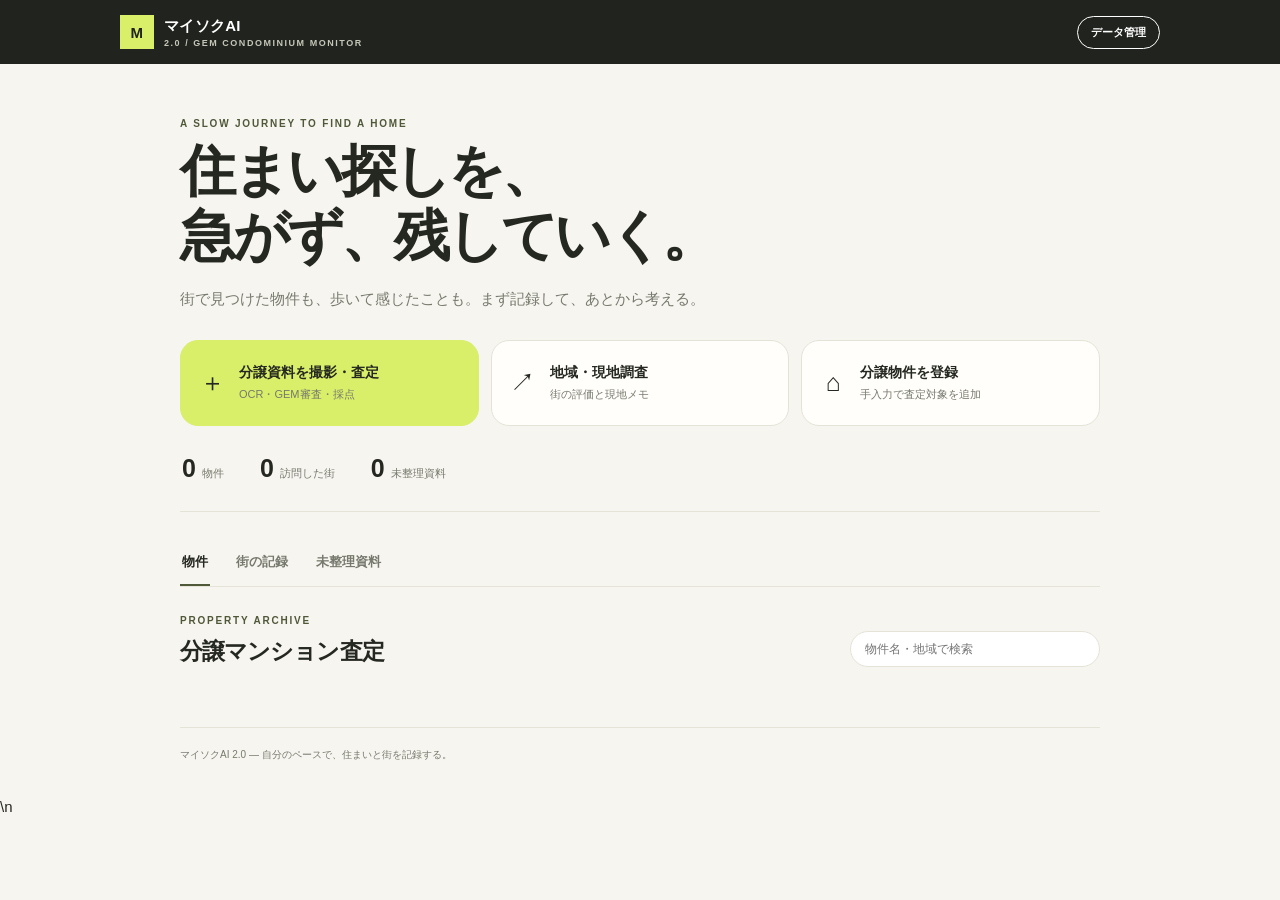
==== v2/index.html @ 5f3cc6f4 "Add condominium management and repair history fields" ====
<!doctype html>
<html lang="ja">
<head>
  <meta charset="utf-8">
  <meta name="viewport" content="width=device-width,initial-scale=1,viewport-fit=cover">
  <meta name="theme-color" content="#20231e">
  <meta name="description" content="分譲マンションの資料を読み取り、GEM基準で審査・採点・比較する査定システム。">
  <title>マイソクAI 2.0｜GEM分譲マンション査定</title>
  <link rel="manifest" href="./manifest.json">
  <link rel="stylesheet" href="./styles.css">
</head>
<body>
  <header class="topbar">
    <a class="brand" href="./"><span class="brand-mark">M</span><span>マイソクAI <small>2.0 / GEM CONDOMINIUM MONITOR</small></span></a>
    <button id="backupBtn" class="button button-quiet">データ管理</button>
  </header>
  <main class="shell">
    <section class="intro">
      <p class="eyebrow">A SLOW JOURNEY TO FIND A HOME</p>
      <h1>住まい探しを、<br>急がず、残していく。</h1>
      <p class="intro-copy">街で見つけた物件も、歩いて感じたことも。まず記録して、あとから考える。</p>
    </section>
    <section class="quick-actions">
      <button id="captureBtn" class="action-card action-primary"><span class="action-icon">＋</span><span><b>分譲資料を撮影・査定</b><small>OCR・GEM審査・採点</small></span></button>
      <button id="visitBtn" class="action-card"><span class="action-icon">↗</span><span><b>地域・現地調査</b><small>街の評価と現地メモ</small></span></button>
      <button id="propertyBtn" class="action-card"><span class="action-icon">⌂</span><span><b>分譲物件を登録</b><small>手入力で査定対象を追加</small></span></button>
    </section>
    <section class="stats" aria-label="登録件数">
      <div><strong id="propertyCount">0</strong><span>物件</span></div>
      <div><strong id="visitCount">0</strong><span>訪問した街</span></div>
      <div><strong id="assetCount">0</strong><span>未整理資料</span></div>
    </section>
    <nav class="tabs" aria-label="表示切替">
      <button class="tab active" data-tab="properties">物件</button>
      <button class="tab" data-tab="visits">街の記録</button>
      <button class="tab" data-tab="assets">未整理資料</button>
    </nav>
    <section id="propertiesPanel" class="panel">
      <div class="section-heading"><div><p class="eyebrow">PROPERTY ARCHIVE</p><h2>分譲マンション査定</h2></div><input id="propertySearch" class="search" type="search" placeholder="物件名・地域で検索"></div>
      <div id="propertiesList" class="record-list"></div>
      <div id="compareBar" class="compare-bar hidden"><span id="compareCount">0件選択中</span><button id="compareBtn" class="button button-dark">選択した物件を比較</button><button id="clearCompareBtn" class="mini-button">選択解除</button></div>
    </section>
    <section id="visitsPanel" class="panel hidden">
      <div class="section-heading"><div><p class="eyebrow">TOWN JOURNAL</p><h2>街の記録</h2></div></div>
      <div id="visitsList" class="record-list"></div>
    </section>
    <section id="assetsPanel" class="panel hidden">
      <div class="section-heading"><div><p class="eyebrow">INBOX</p><h2>未整理資料</h2></div></div>
      <p class="hint">撮影した原画像は、このブラウザ内に保存されます。クラウドや端末の写真フォルダへ自動同期はされません。</p>
      <div id="assetsList" class="asset-grid"></div>
    </section>
    <footer>マイソクAI 2.0 — 自分のペースで、住まいと街を記録する。</footer>
  </main>

  <dialog id="recordDialog" class="dialog">
    <form id="recordForm" method="dialog">
      <div class="dialog-head"><div><p class="eyebrow" id="formEyebrow">NEW RECORD</p><h2 id="formTitle">物件を登録</h2></div><button type="button" class="icon-button" data-close aria-label="閉じる">×</button></div>
      <input type="hidden" id="recordId"><input type="hidden" id="recordType">
      <div id="propertyFields" class="form-grid">
        <label class="wide">物件名<input id="pTitle" maxlength="120" placeholder="マンション名・号室"></label>
        <label class="wide">所在地<input id="pAddress" maxlength="180" placeholder="市区町村・町名"></label>
        <label>最寄駅<input id="pStation" maxlength="100"></label>
        <label>駅徒歩（分）<input id="pWalk" type="number" min="0" max="180"></label>
        <label>構造表記<input id="pStructureText" maxlength="120" placeholder="例：鉄筋コンクリート造"></label>
        <label>構造分類<select id="pStructureGrade"><option value="">未確認</option><option>RC造</option><option>SRC造</option><option>その他</option></select></label>
        <label>専有面積（㎡）<input id="pArea" type="number" min="0" step="0.01"></label>
        <label>販売価格（円）<input id="pPrice" type="number" min="0" step="10000"></label>
        <label>最低買受価格（円）<input id="pMinimumBid" type="number" min="0" step="10000"></label>
        <label>管理費（月額・円）<input id="pCondoManagementFee" type="number" min="0" step="100"></label>
        <label>修繕積立金（月額・円）<input id="pRepairReserve" type="number" min="0" step="100"></label>
        <label>滞納額（円）<input id="pArrears" type="number" min="0" step="100"></label>
        <label>築年（西暦）<input id="pBuiltYear" type="number" min="1900" max="2100"></label>
        <label>総階数<input id="pTotalFloors" type="number" min="1" max="150"></label>
        <label>所在階<input id="pUnitFloor" type="number" min="1" max="150"></label>
        <label>占有状況<input id="pOccupancy" maxlength="100" placeholder="例：空室・所有者居住・賃貸中"></label>
        <label>昇降機・段差<select id="pElevatorAccess"><option value="">未確認</option><option>EV完結・段差なし</option><option>EVあり・一部段差</option><option>EVなし</option><option>問題あり</option></select></label>
        <label>周辺インフラ<select id="pInfrastructure"><option value="">未確認</option><option>充実</option><option>概ね充実</option><option>どちらか不足</option><option>不足</option></select></label>
        <label>管理費・修繕積立金の負担<select id="pMaintenanceCostStatus"><option value="">未確認</option><option>軽い</option><option>標準</option><option>重い</option><option>要確認</option></select></label>\n        <label>管理会社<input id="pManagementCompany" maxlength="140"></label>\n        <label>エレベーター資料記載<input id="pElevatorText" maxlength="100" placeholder="例：あり・停止階"></label>\n        <label>管理費・修繕積立金の負担<select id="pMaintenanceCostStatus"><option value="">未確認</option><option>軽い</option><option>標準</option><option>重い</option><option>要確認</option></select></label>\n        <label>管理体制・共用部<select id="pManagementStatus"><option value="">未確認</option><option>良好</option><option>概ね良好</option><option>要確認</option><option>問題あり</option></select></label>
        <label>遮音・外部騒音<select id="pNoiseStatus"><option value="">未確認</option><option>良好</option><option>許容範囲</option><option>要確認</option><option>問題あり</option></select></label>
        <label>洗濯機置場<select id="pLaundryPlacement"><option value="">未確認</option><option>室内</option><option>バルコニー</option><option>なし・要工事</option></select></label>
        <label>採光・通風<select id="pLivingEnvironment"><option value="">未確認</option><option>良好</option><option>概ね良好</option><option>要確認</option><option>問題あり</option></select></label>
        <label>専有部配管<select id="pPipeRenewal"><option value="">未確認</option><option>更新済み</option><option>更新可能</option><option>一部確認</option><option>更新困難</option></select></label>
        <label>市場流動性<select id="pMarketLiquidity"><option value="">未確認</option><option>高い</option><option>標準</option><option>低い</option></select></label>
        <label>推定修繕・清算コスト（円）<input id="pRepairCost" type="number" min="0" step="10000" placeholder="目標30万円以内"></label>
        <label>長期居住・将来規格適合<select id="pAssetRetention"><option value="">未確認</option><option>適合</option><option>概ね適合</option><option>要確認</option><option>不適合</option></select></label>
        <label class="wide">長期修繕計画・大規模修繕履歴<textarea id="pRepairPlan" rows="2" placeholder="資料記載・管理会社への確認内容"></textarea></label>
        <label class="wide">大規模修繕履歴<textarea id="pMajorRepairHistory" rows="2" placeholder="実施時期・工事内容・次回予定"></textarea></label>\n        <label class="wide">専有部配管の更新履歴<textarea id="pPipeUpdateHistory" rows="2" placeholder="資料記載・確認内容"></textarea></label>
        <label class="wide">メモ・追加資料で判明した条件<textarea id="pMemo" rows="3" placeholder="不動産会社への質問、交渉中の条件変更など"></textarea></label>
        <div class="hidden">
          <input id="pRegion"><input id="pParking"><input id="pRent"><input id="pFee"><input id="pLayout"><input id="pDeposit"><input id="pKeyMoney"><input id="pStructure"><input id="pStatus"><select id="pVisit"></select>
        </div>
      </div>
      <div id="visitFields" class="form-grid hidden">
        <label>訪問日<input id="vDate" type="date"></label>
        <label>街・地域名<input id="vPlace" maxlength="120" placeholder="例：八尾・近鉄八尾周辺"></label>
        <label class="wide">街の印象・気づき<textarea id="vMemo" rows="5" placeholder="商店街、買い物、病院、坂道、街の雰囲気など"></textarea></label>
      </div>
      <div class="dialog-actions"><button type="button" class="button button-quiet" data-close>キャンセル</button><button type="submit" class="button button-dark">保存する</button></div>
    </form>
  </dialog>

  <dialog id="assetDialog" class="dialog">
    <form id="assetForm" method="dialog">
      <div class="dialog-head"><div><p class="eyebrow">SAVE ORIGINAL FIRST</p><h2>資料を保存</h2></div><button type="button" class="icon-button" data-close aria-label="閉じる">×</button></div>
      <p class="hint">画像を選ぶと、まず原画像をこのブラウザ内に保存します。物件名や詳細入力は後回しにできます。</p>
      <label class="upload-zone">分譲マンション資料を撮影／画像を選択<input id="assetFile" type="file" accept="image/*" capture="environment" multiple></label>
      <p class="hint">販売図面・物件概要書などを読み取り、GEM基準で査定します。原画像を先に保存し、読み取り結果と評価根拠を確認してください。</p>
      <button id="analyzeFlyerBtn" type="button" class="button button-dark full">分譲資料をAIで読み取り、GEM査定</button>
      <label>資料の種類<select id="assetKind"><option>マイソク</option><option>間取り図</option><option>周辺地図</option><option>店頭掲示</option><option>その他</option></select></label>
      <label>ひとことメモ<textarea id="assetMemo" rows="2" placeholder="店名、聞いた話など（任意）"></textarea></label>
      <div id="assetSaveStatus" class="status-line" aria-live="polite"></div>
      <div class="dialog-actions"><button type="button" class="button button-quiet" data-close>閉じる</button><button type="submit" class="button button-dark">選択画像を保存</button></div>
    </form>
  </dialog>

  <dialog id="assetLinkDialog" class="dialog">
    <form id="assetLinkForm" method="dialog">
      <div class="dialog-head"><div><p class="eyebrow">LINK MATERIAL</p><h2>資料を物件に紐付け</h2></div><button type="button" class="icon-button" data-close aria-label="閉じる">×</button></div>
      <input type="hidden" id="assetLinkId">
      <label>紐付ける物件<select id="assetLinkProperty" required></select></label>
      <p class="hint">選択した物件の詳細画面に、この原画像が関連資料として表示されます。画像そのものは変更しません。</p>
      <div class="dialog-actions"><button type="button" class="button button-quiet" data-close>キャンセル</button><button type="submit" class="button button-dark">この物件に紐付ける</button></div>
    </form>
  </dialog>
  <dialog id="detailDialog" class="dialog"><div id="detailContent"></div></dialog>\n  <script type="module" src="./assessment.js"></script>
  <dialog id="compareDialog" class="dialog"><div id="compareContent"></div></dialog>
  <dialog id="checklistDialog" class="dialog"><div id="checklistContent"></div></dialog>
  <dialog id="backupDialog" class="dialog">
    <div class="dialog-head"><div><p class="eyebrow">YOUR DATA</p><h2>データ管理</h2></div><button type="button" class="icon-button" data-close aria-label="閉じる">×</button></div>
    <p class="hint">記録と画像は現在のブラウザ内に保存されています。端末変更やブラウザデータ消去に備え、定期的にバックアップしてください。</p>
    <button id="exportBtn" class="button button-dark full">全データをバックアップ</button>
    <label class="upload-zone">バックアップを読み込む<input id="importFile" type="file" accept="application/json,.json"></label>
    <p id="backupStatus" class="status-line" aria-live="polite"></p>
  </dialog>
  <input id="quickFile" class="visually-hidden" type="file" accept="image/*" capture="environment" multiple>
  <div id="toast" class="toast" role="status" aria-live="polite"></div>
  <script type="module" src="./app.js"></script>
</body>
</html>
---- v2/styles.css ----
:root{color-scheme:light;--ink:#252820;--muted:#77796e;--paper:#f6f5ef;--card:#fffefa;--line:#e5e3d8;--lime:#d9ee69;--olive:#50583a;--radius:18px;font-family:Inter,"Noto Sans JP","Yu Gothic UI",Meiryo,sans-serif}*{box-sizing:border-box}body{margin:0;background:var(--paper);color:var(--ink);font-size:15px}.topbar{height:64px;padding:0 max(20px,calc((100vw - 1040px)/2));display:flex;align-items:center;justify-content:space-between;background:#20231e;color:#fff}.brand{display:flex;align-items:center;gap:10px;color:inherit;text-decoration:none;font-weight:800;letter-spacing:.02em}.brand small{display:block;font-size:9px;letter-spacing:.17em;color:#c5c7b8;margin-top:2px}.brand-mark{display:grid;place-items:center;width:34px;height:34px;background:var(--lime);color:#20231e;font-weight:900}.shell{width:min(100% - 36px,920px);margin:0 auto}.intro{padding:54px 0 28px}.eyebrow{font-size:10px;letter-spacing:.18em;font-weight:800;color:var(--olive);margin:0 0 10px}.intro h1{font-size:clamp(34px,7vw,56px);letter-spacing:-.055em;line-height:1.16;margin:0;font-weight:850}.intro-copy{color:var(--muted);line-height:1.8;margin:16px 0 0}.quick-actions{display:grid;grid-template-columns:repeat(3,1fr);gap:12px}.action-card{display:flex;align-items:center;gap:13px;text-align:left;border:1px solid var(--line);border-radius:var(--radius);padding:17px;background:var(--card);color:var(--ink);cursor:pointer;min-height:86px}.action-card b,.action-card small{display:block}.action-card b{font-size:14px}.action-card small{font-size:11px;color:var(--muted);margin-top:5px}.action-primary{background:var(--lime);border-color:var(--lime)}.action-icon{font-size:25px;font-weight:400;width:28px;text-align:center}.stats{display:flex;gap:36px;padding:28px 2px;border-bottom:1px solid var(--line)}.stats div{display:flex;align-items:baseline;gap:7px}.stats strong{font-size:25px;letter-spacing:-.04em}.stats span{font-size:11px;color:var(--muted)}.tabs{display:flex;gap:24px;border-bottom:1px solid var(--line);margin-top:28px}.tab{background:none;border:0;border-bottom:2px solid transparent;padding:13px 2px;color:var(--muted);font-weight:700;cursor:pointer}.tab.active{color:var(--ink);border-color:var(--olive)}.panel{padding:28px 0 42px}.hidden{display:none!important}.section-heading{display:flex;align-items:end;justify-content:space-between;gap:18px;margin-bottom:18px}.section-heading h2,.dialog h2{font-size:23px;letter-spacing:-.04em;margin:0}.search{width:min(250px,48%);border:1px solid var(--line);border-radius:999px;padding:10px 14px;background:#fff;font:inherit;font-size:12px}.record-list{display:grid;gap:10px}.record-card{display:flex;align-items:center;gap:10px;background:var(--card);border:1px solid var(--line);border-radius:15px;padding:14px}.record-main{flex:1;min-width:0;text-align:left;border:0;background:none;padding:0;color:inherit;cursor:pointer}.record-main>*{display:block}.record-kicker{font-size:10px;color:var(--olive);font-weight:800;letter-spacing:.04em}.record-main strong{font-size:16px;margin:5px 0}.record-sub{font-size:12px;color:var(--muted);overflow:hidden;text-overflow:ellipsis;white-space:nowrap}.record-price{font-size:12px;font-weight:800;margin-top:8px}.mini-button{border:1px solid var(--line);background:#fff;border-radius:999px;padding:7px 11px;font-size:11px;font-weight:700;color:var(--ink);cursor:pointer;white-space:nowrap}.mini-button.danger{color:#9b4338}.empty{padding:34px 18px;border:1px dashed #cfcec2;border-radius:15px;text-align:center;color:var(--muted)}.empty strong,.empty span{display:block}.empty strong{font-size:13px;color:var(--ink)}.empty span{font-size:12px;margin-top:7px}.hint{font-size:12px;line-height:1.7;color:var(--muted)}.asset-grid{display:grid;grid-template-columns:repeat(auto-fill,minmax(190px,1fr));gap:12px}.asset-card{overflow:hidden;border:1px solid var(--line);border-radius:14px;background:var(--card)}.asset-card img{display:block;width:100%;height:150px;object-fit:cover;background:#e9e8df}.asset-meta{padding:11px;display:grid;gap:5px}.asset-meta b{font-size:12px}.asset-meta span,.asset-meta small{font-size:10px;color:var(--muted);overflow-wrap:anywhere}.asset-actions{display:flex;gap:6px;margin-top:6px;flex-wrap:wrap}footer{padding:20px 0 36px;border-top:1px solid var(--line);font-size:10px;color:var(--muted)}.button{border:0;border-radius:999px;padding:11px 17px;font:inherit;font-size:12px;font-weight:800;cursor:pointer}.button-dark{background:var(--ink);color:#fff}.button-quiet{background:transparent;color:inherit;border:1px solid currentColor}.topbar .button-quiet{font-size:11px;padding:8px 13px}.full{width:100%;margin:12px 0}.dialog{width:min(560px,calc(100% - 24px));max-height:90dvh;overflow:auto;border:1px solid var(--line);border-radius:20px;padding:22px;background:var(--paper);color:var(--ink);box-shadow:0 24px 80px #17191033}.dialog::backdrop{background:#17191088;backdrop-filter:blur(3px)}.dialog-head{display:flex;justify-content:space-between;align-items:start;margin-bottom:20px}.icon-button{border:0;background:#eae9e0;border-radius:50%;width:32px;height:32px;font-size:21px;cursor:pointer}.form-grid{display:grid;grid-template-columns:1fr 1fr;gap:13px}.form-grid label,.dialog>label,.dialog form>label:not(.upload-zone){display:grid;gap:6px;font-size:11px;font-weight:800;color:var(--muted)}.wide{grid-column:1/-1}.dialog input,.dialog textarea,.dialog select{width:100%;border:1px solid var(--line);border-radius:10px;padding:11px;background:#fffefa;color:var(--ink);font:inherit;font-size:13px;min-width:0}.dialog textarea{resize:vertical;line-height:1.6}.dialog-actions{display:flex;justify-content:flex-end;gap:9px;margin-top:22px}.upload-zone{display:grid;place-items:center;border:1px dashed #a6a895;border-radius:14px;padding:24px 12px;margin:14px 0;background:#fffefa;font-size:13px;font-weight:800;cursor:pointer}.upload-zone input{margin-top:10px;font-size:11px}.status-line{font-size:12px;color:var(--olive);min-height:18px;margin:8px 0}.detail-grid{display:grid;grid-template-columns:110px 1fr;gap:10px 14px;font-size:13px}.detail-grid dt{color:var(--muted)}.detail-grid dd{margin:0;font-weight:700;overflow-wrap:anywhere}.detail-memo{white-space:pre-wrap;line-height:1.8;background:#fffefa;border-radius:12px;padding:14px;font-size:13px}.dialog h3{font-size:14px;margin:22px 0 10px}.toast{position:fixed;bottom:22px;left:50%;transform:translate(-50%,20px);opacity:0;pointer-events:none;background:#20231e;color:white;padding:12px 18px;border-radius:999px;font-size:12px;transition:.2s;max-width:calc(100% - 32px);z-index:10}.toast.show{opacity:1;transform:translate(-50%,0)}.visually-hidden{position:absolute;width:1px;height:1px;padding:0;margin:-1px;overflow:hidden;clip:rect(0,0,0,0);white-space:nowrap;border:0}@media(max-width:640px){.shell{width:min(100% - 28px,520px)}.intro{padding:38px 0 23px}.quick-actions{grid-template-columns:1fr;gap:8px}.action-card{min-height:68px;padding:12px 15px}.stats{justify-content:space-between;gap:8px;padding:22px 0}.stats strong{font-size:22px}.stats span{font-size:10px}.tabs{gap:20px}.section-heading{align-items:start;flex-direction:column}.search{width:100%}.record-card{padding:12px}.form-grid{grid-template-columns:1fr}.wide{grid-column:auto}.dialog{padding:18px}.detail-grid{grid-template-columns:90px 1fr}}
.compare-check{width:18px;height:18px;accent-color:var(--olive);flex:0 0 auto;cursor:pointer}
.compare-bar{position:sticky;bottom:10px;z-index:3;display:flex;align-items:center;gap:10px;padding:12px 14px;margin-top:14px;border:1px solid #c7c9b5;border-radius:14px;background:#f0f1e5;box-shadow:0 6px 22px #20231e18}
.compare-bar span{font-size:12px;font-weight:800;margin-right:auto}
.compare-bar .button{padding:9px 14px}
.compare-bar .button:disabled{opacity:.4;cursor:not-allowed}
.reference-panel{margin:18px 0;padding:15px;border:1px solid #d8dacb;border-radius:14px;background:#f0f1e8}
.reference-panel h3{margin:0 0 10px;font-size:14px}
.reference-row{display:flex;justify-content:space-between;align-items:center;gap:12px}
.reference-row strong{font-size:16px}
.reference-status{font-size:12px;font-weight:800;color:var(--olive);margin:10px 0 4px}
.detail-tools{display:flex;gap:8px;flex-wrap:wrap;margin:14px 0}
.compare-table-wrap{overflow-x:auto;border:1px solid var(--line);border-radius:12px;background:#fffefa}
.compare-table{border-collapse:collapse;min-width:100%;font-size:11px}
.compare-table th,.compare-table td{padding:10px 12px;border-bottom:1px solid var(--line);text-align:left;vertical-align:top;min-width:110px}
.compare-table thead th{background:#eeefe5;font-weight:800}
.compare-table tbody th{background:#f7f6f0;white-space:nowrap}
.checklist-rows{display:grid;gap:9px}
.checklist-row{display:grid;grid-template-columns:minmax(0,1fr) 112px;gap:8px;align-items:center;padding:11px;border:1px solid var(--line);border-radius:12px;background:#fffefa}
.checklist-row span{font-size:12px;font-weight:700;line-height:1.5}
.checklist-row select,.checklist-row textarea{grid-column:2;min-width:0;width:100%;border:1px solid var(--line);border-radius:8px;padding:8px;background:#fff;font:inherit;font-size:11px}
.checklist-row textarea{grid-column:1/-1;resize:vertical}
@media(max-width:640px){.compare-bar{gap:6px;padding:9px}.compare-bar span{font-size:10px}.compare-bar .button{font-size:10px;padding:9px}.checklist-row{grid-template-columns:minmax(0,1fr) 100px}.reference-row strong{font-size:14px}}
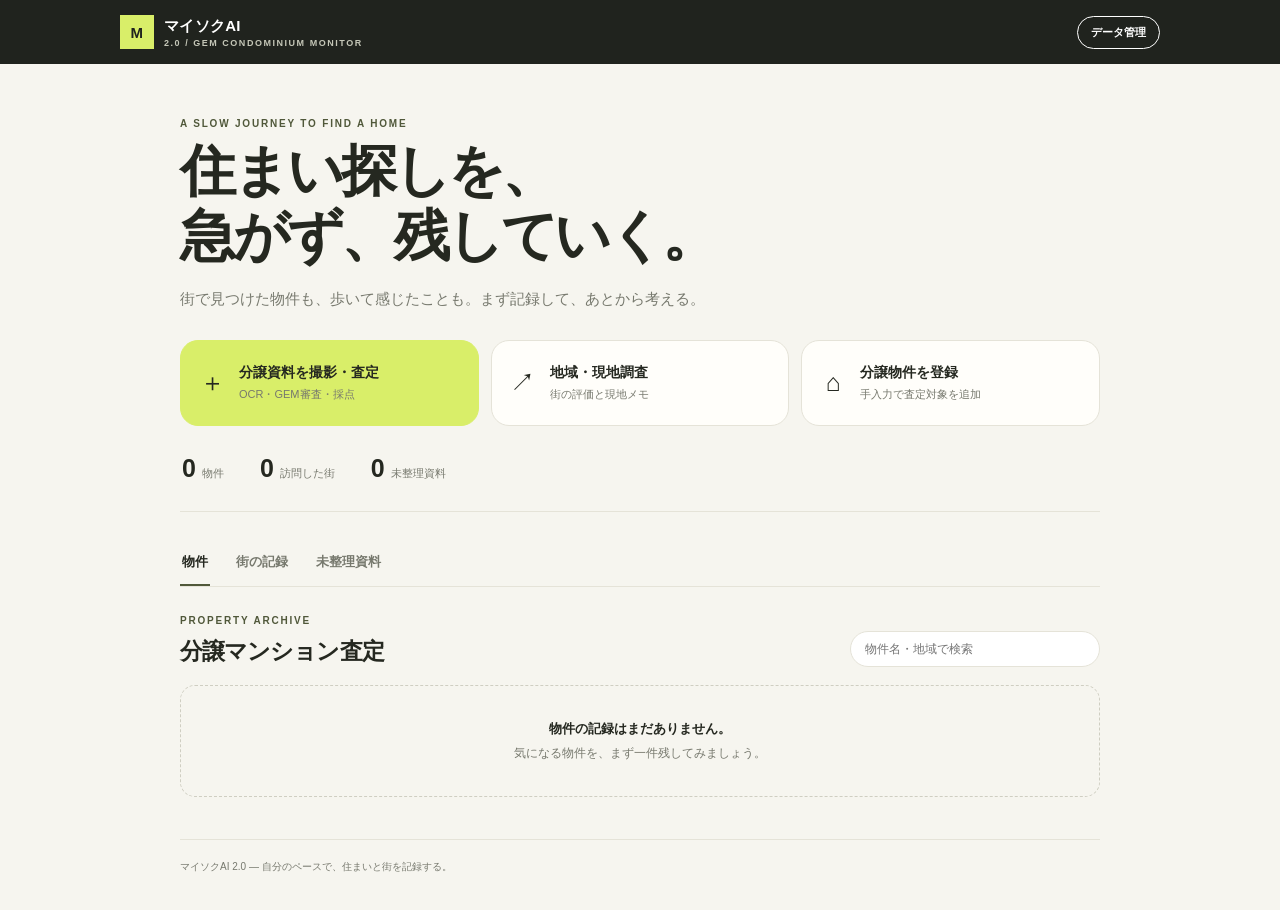
==== commit df77d482: "Remove duplicate condominium form controls and normalize markup" ====
--- a/v2/index.html
+++ b/v2/index.html
@@ -75,7 +75,10 @@
         <label>占有状況<input id="pOccupancy" maxlength="100" placeholder="例：空室・所有者居住・賃貸中"></label>
         <label>昇降機・段差<select id="pElevatorAccess"><option value="">未確認</option><option>EV完結・段差なし</option><option>EVあり・一部段差</option><option>EVなし</option><option>問題あり</option></select></label>
         <label>周辺インフラ<select id="pInfrastructure"><option value="">未確認</option><option>充実</option><option>概ね充実</option><option>どちらか不足</option><option>不足</option></select></label>
-        <label>管理費・修繕積立金の負担<select id="pMaintenanceCostStatus"><option value="">未確認</option><option>軽い</option><option>標準</option><option>重い</option><option>要確認</option></select></label>\n        <label>管理会社<input id="pManagementCompany" maxlength="140"></label>\n        <label>エレベーター資料記載<input id="pElevatorText" maxlength="100" placeholder="例：あり・停止階"></label>\n        <label>管理費・修繕積立金の負担<select id="pMaintenanceCostStatus"><option value="">未確認</option><option>軽い</option><option>標準</option><option>重い</option><option>要確認</option></select></label>\n        <label>管理体制・共用部<select id="pManagementStatus"><option value="">未確認</option><option>良好</option><option>概ね良好</option><option>要確認</option><option>問題あり</option></select></label>
+        <label>管理費・修繕積立金の負担<select id="pMaintenanceCostStatus"><option value="">未確認</option><option>軽い</option><option>標準</option><option>重い</option><option>要確認</option></select></label>
+        <label>管理会社<input id="pManagementCompany" maxlength="140"></label>
+        <label>エレベーター資料記載<input id="pElevatorText" maxlength="100" placeholder="例：あり・停止階"></label>
+        <label>管理体制・共用部<select id="pManagementStatus"><option value="">未確認</option><option>良好</option><option>概ね良好</option><option>要確認</option><option>問題あり</option></select></label>
         <label>遮音・外部騒音<select id="pNoiseStatus"><option value="">未確認</option><option>良好</option><option>許容範囲</option><option>要確認</option><option>問題あり</option></select></label>
         <label>洗濯機置場<select id="pLaundryPlacement"><option value="">未確認</option><option>室内</option><option>バルコニー</option><option>なし・要工事</option></select></label>
         <label>採光・通風<select id="pLivingEnvironment"><option value="">未確認</option><option>良好</option><option>概ね良好</option><option>要確認</option><option>問題あり</option></select></label>
@@ -83,8 +86,9 @@
         <label>市場流動性<select id="pMarketLiquidity"><option value="">未確認</option><option>高い</option><option>標準</option><option>低い</option></select></label>
         <label>推定修繕・清算コスト（円）<input id="pRepairCost" type="number" min="0" step="10000" placeholder="目標30万円以内"></label>
         <label>長期居住・将来規格適合<select id="pAssetRetention"><option value="">未確認</option><option>適合</option><option>概ね適合</option><option>要確認</option><option>不適合</option></select></label>
-        <label class="wide">長期修繕計画・大規模修繕履歴<textarea id="pRepairPlan" rows="2" placeholder="資料記載・管理会社への確認内容"></textarea></label>
-        <label class="wide">大規模修繕履歴<textarea id="pMajorRepairHistory" rows="2" placeholder="実施時期・工事内容・次回予定"></textarea></label>\n        <label class="wide">専有部配管の更新履歴<textarea id="pPipeUpdateHistory" rows="2" placeholder="資料記載・確認内容"></textarea></label>
+        <label class="wide">長期修繕計画<textarea id="pRepairPlan" rows="2" placeholder="計画の進捗・積立状況・管理会社への確認内容"></textarea></label>
+        <label class="wide">大規模修繕履歴<textarea id="pMajorRepairHistory" rows="2" placeholder="実施時期・工事内容・次回予定"></textarea></label>
+        <label class="wide">専有部配管の更新履歴<textarea id="pPipeUpdateHistory" rows="2" placeholder="資料記載・確認内容"></textarea></label>
         <label class="wide">メモ・追加資料で判明した条件<textarea id="pMemo" rows="3" placeholder="不動産会社への質問、交渉中の条件変更など"></textarea></label>
         <div class="hidden">
           <input id="pRegion"><input id="pParking"><input id="pRent"><input id="pFee"><input id="pLayout"><input id="pDeposit"><input id="pKeyMoney"><input id="pStructure"><input id="pStatus"><select id="pVisit"></select>
@@ -122,7 +126,7 @@
       <div class="dialog-actions"><button type="button" class="button button-quiet" data-close>キャンセル</button><button type="submit" class="button button-dark">この物件に紐付ける</button></div>
     </form>
   </dialog>
-  <dialog id="detailDialog" class="dialog"><div id="detailContent"></div></dialog>\n  <script type="module" src="./assessment.js"></script>
+  <dialog id="detailDialog" class="dialog"><div id="detailContent"></div></dialog>
   <dialog id="compareDialog" class="dialog"><div id="compareContent"></div></dialog>
   <dialog id="checklistDialog" class="dialog"><div id="checklistContent"></div></dialog>
   <dialog id="backupDialog" class="dialog">
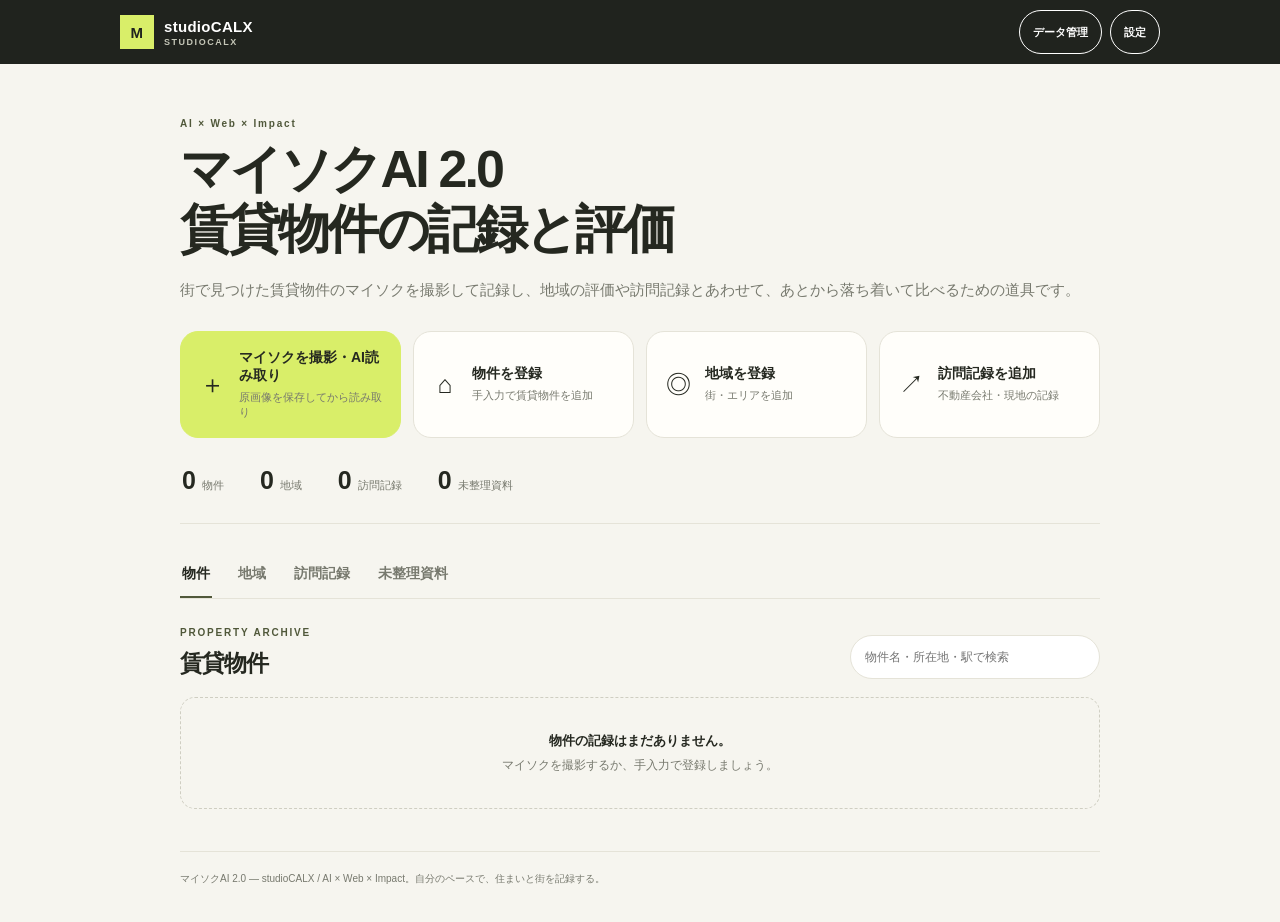
==== commit 2b468497: "マイソクAI 2.0 賃貸版フェーズ1スナップショット（ローカル作業ブランチ maisoku-ai-2-rental のツリーを複製）" ====
--- a/v2/index.html
+++ b/v2/index.html
@@ -4,101 +4,123 @@
   <meta charset="utf-8">
   <meta name="viewport" content="width=device-width,initial-scale=1,viewport-fit=cover">
   <meta name="theme-color" content="#20231e">
-  <meta name="description" content="分譲マンションの資料を読み取り、GEM基準で審査・採点・比較する査定システム。">
-  <title>マイソクAI 2.0｜GEM分譲マンション査定</title>
+  <meta name="description" content="賃貸物件のマイソクを撮影・AI読み取りし、物件・地域・訪問記録を残して評価・比較する個人用ツール。studioCALX。">
+  <title>マイソクAI 2.0｜賃貸物件の記録と評価 — studioCALX</title>
   <link rel="manifest" href="./manifest.json">
   <link rel="stylesheet" href="./styles.css">
 </head>
 <body>
   <header class="topbar">
-    <a class="brand" href="./"><span class="brand-mark">M</span><span>マイソクAI <small>2.0 / GEM CONDOMINIUM MONITOR</small></span></a>
-    <button id="backupBtn" class="button button-quiet">データ管理</button>
+    <a class="brand" href="./"><span class="brand-mark">M</span><span>studioCALX<small>STUDIOCALX</small></span></a>
+    <div class="topbar-actions">
+      <button id="backupBtn" class="button button-quiet">データ管理</button>
+      <button id="settingsBtn" class="button button-quiet">設定</button>
+    </div>
   </header>
   <main class="shell">
     <section class="intro">
-      <p class="eyebrow">A SLOW JOURNEY TO FIND A HOME</p>
-      <h1>住まい探しを、<br>急がず、残していく。</h1>
-      <p class="intro-copy">街で見つけた物件も、歩いて感じたことも。まず記録して、あとから考える。</p>
+      <p class="eyebrow">AI × Web × Impact</p>
+      <h1>マイソクAI 2.0<br>賃貸物件の記録と評価</h1>
+      <p class="intro-copy">街で見つけた賃貸物件のマイソクを撮影して記録し、地域の評価や訪問記録とあわせて、あとから落ち着いて比べるための道具です。</p>
     </section>
     <section class="quick-actions">
-      <button id="captureBtn" class="action-card action-primary"><span class="action-icon">＋</span><span><b>分譲資料を撮影・査定</b><small>OCR・GEM審査・採点</small></span></button>
-      <button id="visitBtn" class="action-card"><span class="action-icon">↗</span><span><b>地域・現地調査</b><small>街の評価と現地メモ</small></span></button>
-      <button id="propertyBtn" class="action-card"><span class="action-icon">⌂</span><span><b>分譲物件を登録</b><small>手入力で査定対象を追加</small></span></button>
+      <button id="captureBtn" class="action-card action-primary"><span class="action-icon">＋</span><span><b>マイソクを撮影・AI読み取り</b><small>原画像を保存してから読み取り</small></span></button>
+      <button id="propertyBtn" class="action-card"><span class="action-icon">⌂</span><span><b>物件を登録</b><small>手入力で賃貸物件を追加</small></span></button>
+      <button id="areaBtn" class="action-card"><span class="action-icon">◎</span><span><b>地域を登録</b><small>街・エリアを追加</small></span></button>
+      <button id="visitBtn" class="action-card"><span class="action-icon">↗</span><span><b>訪問記録を追加</b><small>不動産会社・現地の記録</small></span></button>
     </section>
     <section class="stats" aria-label="登録件数">
       <div><strong id="propertyCount">0</strong><span>物件</span></div>
-      <div><strong id="visitCount">0</strong><span>訪問した街</span></div>
+      <div><strong id="areaCount">0</strong><span>地域</span></div>
+      <div><strong id="visitCount">0</strong><span>訪問記録</span></div>
       <div><strong id="assetCount">0</strong><span>未整理資料</span></div>
     </section>
     <nav class="tabs" aria-label="表示切替">
       <button class="tab active" data-tab="properties">物件</button>
-      <button class="tab" data-tab="visits">街の記録</button>
+      <button class="tab" data-tab="areas">地域</button>
+      <button class="tab" data-tab="visits">訪問記録</button>
       <button class="tab" data-tab="assets">未整理資料</button>
     </nav>
     <section id="propertiesPanel" class="panel">
-      <div class="section-heading"><div><p class="eyebrow">PROPERTY ARCHIVE</p><h2>分譲マンション査定</h2></div><input id="propertySearch" class="search" type="search" placeholder="物件名・地域で検索"></div>
+      <div class="section-heading"><div><p class="eyebrow">PROPERTY ARCHIVE</p><h2>賃貸物件</h2></div><input id="propertySearch" class="search" type="search" placeholder="物件名・所在地・駅で検索"></div>
       <div id="propertiesList" class="record-list"></div>
       <div id="compareBar" class="compare-bar hidden"><span id="compareCount">0件選択中</span><button id="compareBtn" class="button button-dark">選択した物件を比較</button><button id="clearCompareBtn" class="mini-button">選択解除</button></div>
     </section>
+    <section id="areasPanel" class="panel hidden">
+      <div class="section-heading"><div><p class="eyebrow">AREA ARCHIVE</p><h2>地域</h2></div><button id="areaBtn2" class="mini-button">地域を登録</button></div>
+      <div id="areasList" class="record-list"></div>
+    </section>
     <section id="visitsPanel" class="panel hidden">
-      <div class="section-heading"><div><p class="eyebrow">TOWN JOURNAL</p><h2>街の記録</h2></div></div>
+      <div class="section-heading"><div><p class="eyebrow">VISIT JOURNAL</p><h2>訪問記録</h2></div><button id="visitBtn2" class="mini-button">訪問記録を追加</button></div>
       <div id="visitsList" class="record-list"></div>
+      <h3 class="sub-heading">不動産会社</h3>
+      <div id="agenciesList" class="record-list"></div>
+      <button id="agencyBtn" class="mini-button">不動産会社を登録</button>
     </section>
     <section id="assetsPanel" class="panel hidden">
       <div class="section-heading"><div><p class="eyebrow">INBOX</p><h2>未整理資料</h2></div></div>
-      <p class="hint">撮影した原画像は、このブラウザ内に保存されます。クラウドや端末の写真フォルダへ自動同期はされません。</p>
+      <p class="hint">撮影した原画像は、このブラウザ内に保存されます。クラウドや端末の写真フォルダへ自動同期はされません。物件や訪問記録へ紐付けると整理できます。</p>
       <div id="assetsList" class="asset-grid"></div>
     </section>
-    <footer>マイソクAI 2.0 — 自分のペースで、住まいと街を記録する。</footer>
+    <footer>マイソクAI 2.0 — studioCALX / AI × Web × Impact。自分のペースで、住まいと街を記録する。</footer>
   </main>
 
-  <dialog id="recordDialog" class="dialog">
-    <form id="recordForm" method="dialog">
-      <div class="dialog-head"><div><p class="eyebrow" id="formEyebrow">NEW RECORD</p><h2 id="formTitle">物件を登録</h2></div><button type="button" class="icon-button" data-close aria-label="閉じる">×</button></div>
-      <input type="hidden" id="recordId"><input type="hidden" id="recordType">
-      <div id="propertyFields" class="form-grid">
-        <label class="wide">物件名<input id="pTitle" maxlength="120" placeholder="マンション名・号室"></label>
-        <label class="wide">所在地<input id="pAddress" maxlength="180" placeholder="市区町村・町名"></label>
-        <label>最寄駅<input id="pStation" maxlength="100"></label>
-        <label>駅徒歩（分）<input id="pWalk" type="number" min="0" max="180"></label>
-        <label>構造表記<input id="pStructureText" maxlength="120" placeholder="例：鉄筋コンクリート造"></label>
-        <label>構造分類<select id="pStructureGrade"><option value="">未確認</option><option>RC造</option><option>SRC造</option><option>その他</option></select></label>
-        <label>専有面積（㎡）<input id="pArea" type="number" min="0" step="0.01"></label>
-        <label>販売価格（円）<input id="pPrice" type="number" min="0" step="10000"></label>
-        <label>最低買受価格（円）<input id="pMinimumBid" type="number" min="0" step="10000"></label>
-        <label>管理費（月額・円）<input id="pCondoManagementFee" type="number" min="0" step="100"></label>
-        <label>修繕積立金（月額・円）<input id="pRepairReserve" type="number" min="0" step="100"></label>
-        <label>滞納額（円）<input id="pArrears" type="number" min="0" step="100"></label>
-        <label>築年（西暦）<input id="pBuiltYear" type="number" min="1900" max="2100"></label>
-        <label>総階数<input id="pTotalFloors" type="number" min="1" max="150"></label>
-        <label>所在階<input id="pUnitFloor" type="number" min="1" max="150"></label>
-        <label>占有状況<input id="pOccupancy" maxlength="100" placeholder="例：空室・所有者居住・賃貸中"></label>
-        <label>昇降機・段差<select id="pElevatorAccess"><option value="">未確認</option><option>EV完結・段差なし</option><option>EVあり・一部段差</option><option>EVなし</option><option>問題あり</option></select></label>
-        <label>周辺インフラ<select id="pInfrastructure"><option value="">未確認</option><option>充実</option><option>概ね充実</option><option>どちらか不足</option><option>不足</option></select></label>
-        <label>管理費・修繕積立金の負担<select id="pMaintenanceCostStatus"><option value="">未確認</option><option>軽い</option><option>標準</option><option>重い</option><option>要確認</option></select></label>
-        <label>管理会社<input id="pManagementCompany" maxlength="140"></label>
-        <label>エレベーター資料記載<input id="pElevatorText" maxlength="100" placeholder="例：あり・停止階"></label>
-        <label>管理体制・共用部<select id="pManagementStatus"><option value="">未確認</option><option>良好</option><option>概ね良好</option><option>要確認</option><option>問題あり</option></select></label>
-        <label>遮音・外部騒音<select id="pNoiseStatus"><option value="">未確認</option><option>良好</option><option>許容範囲</option><option>要確認</option><option>問題あり</option></select></label>
-        <label>洗濯機置場<select id="pLaundryPlacement"><option value="">未確認</option><option>室内</option><option>バルコニー</option><option>なし・要工事</option></select></label>
-        <label>採光・通風<select id="pLivingEnvironment"><option value="">未確認</option><option>良好</option><option>概ね良好</option><option>要確認</option><option>問題あり</option></select></label>
-        <label>専有部配管<select id="pPipeRenewal"><option value="">未確認</option><option>更新済み</option><option>更新可能</option><option>一部確認</option><option>更新困難</option></select></label>
-        <label>市場流動性<select id="pMarketLiquidity"><option value="">未確認</option><option>高い</option><option>標準</option><option>低い</option></select></label>
-        <label>推定修繕・清算コスト（円）<input id="pRepairCost" type="number" min="0" step="10000" placeholder="目標30万円以内"></label>
-        <label>長期居住・将来規格適合<select id="pAssetRetention"><option value="">未確認</option><option>適合</option><option>概ね適合</option><option>要確認</option><option>不適合</option></select></label>
-        <label class="wide">長期修繕計画<textarea id="pRepairPlan" rows="2" placeholder="計画の進捗・積立状況・管理会社への確認内容"></textarea></label>
-        <label class="wide">大規模修繕履歴<textarea id="pMajorRepairHistory" rows="2" placeholder="実施時期・工事内容・次回予定"></textarea></label>
-        <label class="wide">専有部配管の更新履歴<textarea id="pPipeUpdateHistory" rows="2" placeholder="資料記載・確認内容"></textarea></label>
-        <label class="wide">メモ・追加資料で判明した条件<textarea id="pMemo" rows="3" placeholder="不動産会社への質問、交渉中の条件変更など"></textarea></label>
-        <div class="hidden">
-          <input id="pRegion"><input id="pParking"><input id="pRent"><input id="pFee"><input id="pLayout"><input id="pDeposit"><input id="pKeyMoney"><input id="pStructure"><input id="pStatus"><select id="pVisit"></select>
-        </div>
+  <dialog id="propertyDialog" class="dialog dialog-wide">
+    <form id="propertyForm" method="dialog">
+      <div class="dialog-head"><div><p class="eyebrow" id="propertyFormEyebrow">NEW PROPERTY</p><h2 id="propertyFormTitle">物件を登録</h2></div><button type="button" class="icon-button" data-close aria-label="閉じる">×</button></div>
+      <input type="hidden" id="propId">
+      <div class="form-grid">
+        <label>地域<select id="propArea"></select></label>
+        <label>不動産会社<select id="propAgency"></select></label>
+        <label>ステータス<select id="propStatus"><option>検討中</option><option>保留</option><option>候補外</option><option>募集終了</option><option>契約</option></select></label>
+        <label>メモ<textarea id="propMemo" rows="2" placeholder="気づき・聞いた話など"></textarea></label>
       </div>
-      <div id="visitFields" class="form-grid hidden">
-        <label>訪問日<input id="vDate" type="date"></label>
-        <label>街・地域名<input id="vPlace" maxlength="120" placeholder="例：八尾・近鉄八尾周辺"></label>
-        <label class="wide">街の印象・気づき<textarea id="vMemo" rows="5" placeholder="商店街、買い物、病院、坂道、街の雰囲気など"></textarea></label>
+      <p class="hint"><button type="button" class="mini-button" data-open-agency>＋ 不動産会社を追加</button></p>
+      <fieldset class="fieldset"><legend>紐付ける訪問記録</legend><div id="propVisits" class="check-list"></div></fieldset>
+      <div id="propertyFieldGroups"></div>
+      <div class="dialog-actions"><button type="button" class="button button-quiet" data-close>キャンセル</button><button type="submit" class="button button-dark">保存して評価する</button></div>
+    </form>
+  </dialog>
+
+  <dialog id="areaDialog" class="dialog">
+    <form id="areaForm" method="dialog">
+      <div class="dialog-head"><div><p class="eyebrow">AREA</p><h2 id="areaFormTitle">地域を登録</h2></div><button type="button" class="icon-button" data-close aria-label="閉じる">×</button></div>
+      <input type="hidden" id="areaId">
+      <label>地域名<input id="areaName" maxlength="120" placeholder="例：枚方市・枚方公園周辺" required></label>
+      <label>最寄り駅（カンマ区切り）<input id="areaStations" maxlength="200" placeholder="例：枚方市駅, 枚方公園駅"></label>
+      <label>メモ<textarea id="areaNote" rows="3" placeholder="街の印象など"></textarea></label>
+      <div class="dialog-actions"><button type="button" class="button button-quiet" data-close>キャンセル</button><button type="submit" class="button button-dark">保存する</button></div>
+    </form>
+  </dialog>
+
+  <dialog id="agencyDialog" class="dialog">
+    <form id="agencyForm" method="dialog">
+      <div class="dialog-head"><div><p class="eyebrow">AGENCY</p><h2 id="agencyFormTitle">不動産会社を登録</h2></div><button type="button" class="icon-button" data-close aria-label="閉じる">×</button></div>
+      <input type="hidden" id="agencyId">
+      <label>会社名<input id="agencyName" maxlength="120" required></label>
+      <label>地域<select id="agencyArea"></select></label>
+      <label>所在地<input id="agencyAddress" maxlength="200"></label>
+      <label>連絡先メモ<textarea id="agencyContact" rows="2" placeholder="電話番号・担当者・営業時間など"></textarea></label>
+      <div class="dialog-actions"><button type="button" class="button button-quiet" data-close>キャンセル</button><button type="submit" class="button button-dark">保存する</button></div>
+    </form>
+  </dialog>
+
+  <dialog id="visitDialog" class="dialog dialog-wide">
+    <form id="visitForm" method="dialog">
+      <div class="dialog-head"><div><p class="eyebrow">VISIT</p><h2 id="visitFormTitle">訪問記録を追加</h2></div><button type="button" class="icon-button" data-close aria-label="閉じる">×</button></div>
+      <input type="hidden" id="visitId">
+      <div class="form-grid">
+        <label>訪問日時<input id="visitDate" type="datetime-local"></label>
+        <label>担当者名<input id="visitStaff" maxlength="80"></label>
+        <label>地域<select id="visitArea"></select></label>
+        <label>不動産会社<select id="visitAgency"></select></label>
       </div>
+      <p class="hint"><button type="button" class="mini-button" data-open-agency>＋ 不動産会社を追加</button></p>
+      <label>会話メモ<textarea id="visitMemo" rows="4" placeholder="聞いた話・条件交渉の内容など"></textarea></label>
+      <fieldset class="fieldset"><legend>紹介された物件</legend><div id="visitProps" class="check-list"></div></fieldset>
+      <label>印象<textarea id="visitImpression" rows="3" placeholder="街や会社の印象"></textarea></label>
+      <label>次回確認事項（1行に1件）<textarea id="visitNextChecks" rows="3"></textarea></label>
+      <label class="upload-zone">訪問写真を追加（複数可）<input id="visitPhotos" type="file" accept="image/*" multiple></label>
       <div class="dialog-actions"><button type="button" class="button button-quiet" data-close>キャンセル</button><button type="submit" class="button button-dark">保存する</button></div>
     </form>
   </dialog>
@@ -106,38 +128,59 @@
   <dialog id="assetDialog" class="dialog">
     <form id="assetForm" method="dialog">
       <div class="dialog-head"><div><p class="eyebrow">SAVE ORIGINAL FIRST</p><h2>資料を保存</h2></div><button type="button" class="icon-button" data-close aria-label="閉じる">×</button></div>
-      <p class="hint">画像を選ぶと、まず原画像をこのブラウザ内に保存します。物件名や詳細入力は後回しにできます。</p>
-      <label class="upload-zone">分譲マンション資料を撮影／画像を選択<input id="assetFile" type="file" accept="image/*" capture="environment" multiple></label>
-      <p class="hint">販売図面・物件概要書などを読み取り、GEM基準で査定します。原画像を先に保存し、読み取り結果と評価根拠を確認してください。</p>
-      <button id="analyzeFlyerBtn" type="button" class="button button-dark full">分譲資料をAIで読み取り、GEM査定</button>
-      <label>資料の種類<select id="assetKind"><option>マイソク</option><option>間取り図</option><option>周辺地図</option><option>店頭掲示</option><option>その他</option></select></label>
+      <p class="hint" id="assetTargetInfo">画像を選ぶと、まず原画像をこのブラウザ内に保存します。AI読み取りは先頭の1枚を使います。</p>
+      <label class="upload-zone">マイソクを撮影／画像を選択<input id="assetFile" type="file" accept="image/*" capture="environment" multiple></label>
+      <label>資料の種類<select id="assetKind"><option>マイソク</option><option>間取り図</option><option>現地写真</option><option>室内写真</option><option>外観</option><option>周辺写真</option><option>追加資料</option><option>契約資料</option><option>その他</option></select></label>
       <label>ひとことメモ<textarea id="assetMemo" rows="2" placeholder="店名、聞いた話など（任意）"></textarea></label>
+      <button id="analyzeFlyerBtn" type="button" class="button button-dark full">AIで読み取り</button>
       <div id="assetSaveStatus" class="status-line" aria-live="polite"></div>
-      <div class="dialog-actions"><button type="button" class="button button-quiet" data-close>閉じる</button><button type="submit" class="button button-dark">選択画像を保存</button></div>
+      <div class="dialog-actions"><button type="button" class="button button-quiet" data-close>閉じる</button><button type="submit" class="button button-dark">画像を保存</button></div>
     </form>
   </dialog>
 
-  <dialog id="assetLinkDialog" class="dialog">
-    <form id="assetLinkForm" method="dialog">
-      <div class="dialog-head"><div><p class="eyebrow">LINK MATERIAL</p><h2>資料を物件に紐付け</h2></div><button type="button" class="icon-button" data-close aria-label="閉じる">×</button></div>
-      <input type="hidden" id="assetLinkId">
-      <label>紐付ける物件<select id="assetLinkProperty" required></select></label>
-      <p class="hint">選択した物件の詳細画面に、この原画像が関連資料として表示されます。画像そのものは変更しません。</p>
-      <div class="dialog-actions"><button type="button" class="button button-quiet" data-close>キャンセル</button><button type="submit" class="button button-dark">この物件に紐付ける</button></div>
+  <dialog id="diffDialog" class="dialog dialog-wide"><div id="diffContent"></div></dialog>
+  <dialog id="detailDialog" class="dialog dialog-wide"><div id="detailContent"></div></dialog>
+  <dialog id="areaDetailDialog" class="dialog dialog-wide"><div id="areaDetailContent"></div></dialog>
+  <dialog id="visitDetailDialog" class="dialog dialog-wide"><div id="visitDetailContent"></div></dialog>
+  <dialog id="compareDialog" class="dialog dialog-wide"><div id="compareContent"></div></dialog>
+  <dialog id="checklistDialog" class="dialog dialog-wide"><div id="checklistContent"></div></dialog>
+
+  <dialog id="linkDialog" class="dialog">
+    <form id="linkForm" method="dialog">
+      <div class="dialog-head"><div><p class="eyebrow">LINK MATERIAL</p><h2 id="linkTitle">資料を紐付け</h2></div><button type="button" class="icon-button" data-close aria-label="閉じる">×</button></div>
+      <input type="hidden" id="linkAssetId"><input type="hidden" id="linkKind">
+      <label><span id="linkLabel">紐付ける物件</span><select id="linkTarget" required></select></label>
+      <p class="hint">画像そのものは変更しません。紐付け先の詳細画面に関連資料として表示されます。</p>
+      <div class="dialog-actions"><button type="button" class="button button-quiet" data-close>キャンセル</button><button type="submit" class="button button-dark">紐付ける</button></div>
     </form>
   </dialog>
-  <dialog id="detailDialog" class="dialog"><div id="detailContent"></div></dialog>
-  <dialog id="compareDialog" class="dialog"><div id="compareContent"></div></dialog>
-  <dialog id="checklistDialog" class="dialog"><div id="checklistContent"></div></dialog>
+
   <dialog id="backupDialog" class="dialog">
     <div class="dialog-head"><div><p class="eyebrow">YOUR DATA</p><h2>データ管理</h2></div><button type="button" class="icon-button" data-close aria-label="閉じる">×</button></div>
-    <p class="hint">記録と画像は現在のブラウザ内に保存されています。端末変更やブラウザデータ消去に備え、定期的にバックアップしてください。</p>
+    <p class="hint">記録と画像は現在のブラウザ内（IndexedDB）に保存されています。端末変更やブラウザデータ消去に備え、定期的にバックアップしてください。</p>
+    <p class="hint" id="lastBackupInfo">最終バックアップ：未実施</p>
     <button id="exportBtn" class="button button-dark full">全データをバックアップ</button>
     <label class="upload-zone">バックアップを読み込む<input id="importFile" type="file" accept="application/json,.json"></label>
     <p id="backupStatus" class="status-line" aria-live="polite"></p>
+    <div class="dialog-actions"><button type="button" class="button button-quiet" data-close>閉じる</button></div>
   </dialog>
-  <input id="quickFile" class="visually-hidden" type="file" accept="image/*" capture="environment" multiple>
+
+  <dialog id="settingsDialog" class="dialog dialog-wide">
+    <form id="settingsForm" method="dialog">
+      <div class="dialog-head"><div><p class="eyebrow">SETTINGS</p><h2>設定</h2></div><button type="button" class="icon-button" data-close aria-label="閉じる">×</button></div>
+      <h3>評価の重み（1〜3）</h3>
+      <div id="settingsWeights" class="settings-grid"></div>
+      <label>月額予算の目安（家賃＋管理費・円）<input id="settingsBudget" type="number" min="0" step="1000"></label>
+      <h3>基本条件（6件）</h3>
+      <div id="settingsConditions" class="settings-grid"></div>
+      <p class="hint">重みを変更すると criteriaVersion が上がり、次回評価から新しい基準で計算されます。過去の評価は当時の基準のまま残ります。</p>
+      <h3>データとAIについて</h3>
+      <p class="hint">データはこのブラウザ内（IndexedDB）に保存されます。端末の変更やブラウザデータの消去で失われるため、定期的なバックアップをお願いします。AI読み取りはオンライン時のみ利用でき、読み取り時に画像がGemini APIへ送信されます。API利用料は無料枠を超えると発生しうるため、利用状況はGoogle AI Studio側でご確認ください（明朗会計）。</p>
+      <div class="dialog-actions"><button type="button" class="button button-quiet" data-close>キャンセル</button><button type="submit" class="button button-dark">設定を保存</button></div>
+    </form>
+  </dialog>
+
   <div id="toast" class="toast" role="status" aria-live="polite"></div>
   <script type="module" src="./app.js"></script>
 </body>
-</html>+</html>
--- a/v2/styles.css
+++ b/v2/styles.css
@@ -1,23 +1 @@
-:root{color-scheme:light;--ink:#252820;--muted:#77796e;--paper:#f6f5ef;--card:#fffefa;--line:#e5e3d8;--lime:#d9ee69;--olive:#50583a;--radius:18px;font-family:Inter,"Noto Sans JP","Yu Gothic UI",Meiryo,sans-serif}*{box-sizing:border-box}body{margin:0;background:var(--paper);color:var(--ink);font-size:15px}.topbar{height:64px;padding:0 max(20px,calc((100vw - 1040px)/2));display:flex;align-items:center;justify-content:space-between;background:#20231e;color:#fff}.brand{display:flex;align-items:center;gap:10px;color:inherit;text-decoration:none;font-weight:800;letter-spacing:.02em}.brand small{display:block;font-size:9px;letter-spacing:.17em;color:#c5c7b8;margin-top:2px}.brand-mark{display:grid;place-items:center;width:34px;height:34px;background:var(--lime);color:#20231e;font-weight:900}.shell{width:min(100% - 36px,920px);margin:0 auto}.intro{padding:54px 0 28px}.eyebrow{font-size:10px;letter-spacing:.18em;font-weight:800;color:var(--olive);margin:0 0 10px}.intro h1{font-size:clamp(34px,7vw,56px);letter-spacing:-.055em;line-height:1.16;margin:0;font-weight:850}.intro-copy{color:var(--muted);line-height:1.8;margin:16px 0 0}.quick-actions{display:grid;grid-template-columns:repeat(3,1fr);gap:12px}.action-card{display:flex;align-items:center;gap:13px;text-align:left;border:1px solid var(--line);border-radius:var(--radius);padding:17px;background:var(--card);color:var(--ink);cursor:pointer;min-height:86px}.action-card b,.action-card small{display:block}.action-card b{font-size:14px}.action-card small{font-size:11px;color:var(--muted);margin-top:5px}.action-primary{background:var(--lime);border-color:var(--lime)}.action-icon{font-size:25px;font-weight:400;width:28px;text-align:center}.stats{display:flex;gap:36px;padding:28px 2px;border-bottom:1px solid var(--line)}.stats div{display:flex;align-items:baseline;gap:7px}.stats strong{font-size:25px;letter-spacing:-.04em}.stats span{font-size:11px;color:var(--muted)}.tabs{display:flex;gap:24px;border-bottom:1px solid var(--line);margin-top:28px}.tab{background:none;border:0;border-bottom:2px solid transparent;padding:13px 2px;color:var(--muted);font-weight:700;cursor:pointer}.tab.active{color:var(--ink);border-color:var(--olive)}.panel{padding:28px 0 42px}.hidden{display:none!important}.section-heading{display:flex;align-items:end;justify-content:space-between;gap:18px;margin-bottom:18px}.section-heading h2,.dialog h2{font-size:23px;letter-spacing:-.04em;margin:0}.search{width:min(250px,48%);border:1px solid var(--line);border-radius:999px;padding:10px 14px;background:#fff;font:inherit;font-size:12px}.record-list{display:grid;gap:10px}.record-card{display:flex;align-items:center;gap:10px;background:var(--card);border:1px solid var(--line);border-radius:15px;padding:14px}.record-main{flex:1;min-width:0;text-align:left;border:0;background:none;padding:0;color:inherit;cursor:pointer}.record-main>*{display:block}.record-kicker{font-size:10px;color:var(--olive);font-weight:800;letter-spacing:.04em}.record-main strong{font-size:16px;margin:5px 0}.record-sub{font-size:12px;color:var(--muted);overflow:hidden;text-overflow:ellipsis;white-space:nowrap}.record-price{font-size:12px;font-weight:800;margin-top:8px}.mini-button{border:1px solid var(--line);background:#fff;border-radius:999px;padding:7px 11px;font-size:11px;font-weight:700;color:var(--ink);cursor:pointer;white-space:nowrap}.mini-button.danger{color:#9b4338}.empty{padding:34px 18px;border:1px dashed #cfcec2;border-radius:15px;text-align:center;color:var(--muted)}.empty strong,.empty span{display:block}.empty strong{font-size:13px;color:var(--ink)}.empty span{font-size:12px;margin-top:7px}.hint{font-size:12px;line-height:1.7;color:var(--muted)}.asset-grid{display:grid;grid-template-columns:repeat(auto-fill,minmax(190px,1fr));gap:12px}.asset-card{overflow:hidden;border:1px solid var(--line);border-radius:14px;background:var(--card)}.asset-card img{display:block;width:100%;height:150px;object-fit:cover;background:#e9e8df}.asset-meta{padding:11px;display:grid;gap:5px}.asset-meta b{font-size:12px}.asset-meta span,.asset-meta small{font-size:10px;color:var(--muted);overflow-wrap:anywhere}.asset-actions{display:flex;gap:6px;margin-top:6px;flex-wrap:wrap}footer{padding:20px 0 36px;border-top:1px solid var(--line);font-size:10px;color:var(--muted)}.button{border:0;border-radius:999px;padding:11px 17px;font:inherit;font-size:12px;font-weight:800;cursor:pointer}.button-dark{background:var(--ink);color:#fff}.button-quiet{background:transparent;color:inherit;border:1px solid currentColor}.topbar .button-quiet{font-size:11px;padding:8px 13px}.full{width:100%;margin:12px 0}.dialog{width:min(560px,calc(100% - 24px));max-height:90dvh;overflow:auto;border:1px solid var(--line);border-radius:20px;padding:22px;background:var(--paper);color:var(--ink);box-shadow:0 24px 80px #17191033}.dialog::backdrop{background:#17191088;backdrop-filter:blur(3px)}.dialog-head{display:flex;justify-content:space-between;align-items:start;margin-bottom:20px}.icon-button{border:0;background:#eae9e0;border-radius:50%;width:32px;height:32px;font-size:21px;cursor:pointer}.form-grid{display:grid;grid-template-columns:1fr 1fr;gap:13px}.form-grid label,.dialog>label,.dialog form>label:not(.upload-zone){display:grid;gap:6px;font-size:11px;font-weight:800;color:var(--muted)}.wide{grid-column:1/-1}.dialog input,.dialog textarea,.dialog select{width:100%;border:1px solid var(--line);border-radius:10px;padding:11px;background:#fffefa;color:var(--ink);font:inherit;font-size:13px;min-width:0}.dialog textarea{resize:vertical;line-height:1.6}.dialog-actions{display:flex;justify-content:flex-end;gap:9px;margin-top:22px}.upload-zone{display:grid;place-items:center;border:1px dashed #a6a895;border-radius:14px;padding:24px 12px;margin:14px 0;background:#fffefa;font-size:13px;font-weight:800;cursor:pointer}.upload-zone input{margin-top:10px;font-size:11px}.status-line{font-size:12px;color:var(--olive);min-height:18px;margin:8px 0}.detail-grid{display:grid;grid-template-columns:110px 1fr;gap:10px 14px;font-size:13px}.detail-grid dt{color:var(--muted)}.detail-grid dd{margin:0;font-weight:700;overflow-wrap:anywhere}.detail-memo{white-space:pre-wrap;line-height:1.8;background:#fffefa;border-radius:12px;padding:14px;font-size:13px}.dialog h3{font-size:14px;margin:22px 0 10px}.toast{position:fixed;bottom:22px;left:50%;transform:translate(-50%,20px);opacity:0;pointer-events:none;background:#20231e;color:white;padding:12px 18px;border-radius:999px;font-size:12px;transition:.2s;max-width:calc(100% - 32px);z-index:10}.toast.show{opacity:1;transform:translate(-50%,0)}.visually-hidden{position:absolute;width:1px;height:1px;padding:0;margin:-1px;overflow:hidden;clip:rect(0,0,0,0);white-space:nowrap;border:0}@media(max-width:640px){.shell{width:min(100% - 28px,520px)}.intro{padding:38px 0 23px}.quick-actions{grid-template-columns:1fr;gap:8px}.action-card{min-height:68px;padding:12px 15px}.stats{justify-content:space-between;gap:8px;padding:22px 0}.stats strong{font-size:22px}.stats span{font-size:10px}.tabs{gap:20px}.section-heading{align-items:start;flex-direction:column}.search{width:100%}.record-card{padding:12px}.form-grid{grid-template-columns:1fr}.wide{grid-column:auto}.dialog{padding:18px}.detail-grid{grid-template-columns:90px 1fr}}
-.compare-check{width:18px;height:18px;accent-color:var(--olive);flex:0 0 auto;cursor:pointer}
-.compare-bar{position:sticky;bottom:10px;z-index:3;display:flex;align-items:center;gap:10px;padding:12px 14px;margin-top:14px;border:1px solid #c7c9b5;border-radius:14px;background:#f0f1e5;box-shadow:0 6px 22px #20231e18}
-.compare-bar span{font-size:12px;font-weight:800;margin-right:auto}
-.compare-bar .button{padding:9px 14px}
-.compare-bar .button:disabled{opacity:.4;cursor:not-allowed}
-.reference-panel{margin:18px 0;padding:15px;border:1px solid #d8dacb;border-radius:14px;background:#f0f1e8}
-.reference-panel h3{margin:0 0 10px;font-size:14px}
-.reference-row{display:flex;justify-content:space-between;align-items:center;gap:12px}
-.reference-row strong{font-size:16px}
-.reference-status{font-size:12px;font-weight:800;color:var(--olive);margin:10px 0 4px}
-.detail-tools{display:flex;gap:8px;flex-wrap:wrap;margin:14px 0}
-.compare-table-wrap{overflow-x:auto;border:1px solid var(--line);border-radius:12px;background:#fffefa}
-.compare-table{border-collapse:collapse;min-width:100%;font-size:11px}
-.compare-table th,.compare-table td{padding:10px 12px;border-bottom:1px solid var(--line);text-align:left;vertical-align:top;min-width:110px}
-.compare-table thead th{background:#eeefe5;font-weight:800}
-.compare-table tbody th{background:#f7f6f0;white-space:nowrap}
-.checklist-rows{display:grid;gap:9px}
-.checklist-row{display:grid;grid-template-columns:minmax(0,1fr) 112px;gap:8px;align-items:center;padding:11px;border:1px solid var(--line);border-radius:12px;background:#fffefa}
-.checklist-row span{font-size:12px;font-weight:700;line-height:1.5}
-.checklist-row select,.checklist-row textarea{grid-column:2;min-width:0;width:100%;border:1px solid var(--line);border-radius:8px;padding:8px;background:#fff;font:inherit;font-size:11px}
-.checklist-row textarea{grid-column:1/-1;resize:vertical}
-@media(max-width:640px){.compare-bar{gap:6px;padding:9px}.compare-bar span{font-size:10px}.compare-bar .button{font-size:10px;padding:9px}.checklist-row{grid-template-columns:minmax(0,1fr) 100px}.reference-row strong{font-size:14px}}
+:root{color-scheme:light;--ink:#252820;--muted:#77796e;--paper:#f6f5ef;--card:#fffefa;--line:#e5e3d8;--lime:#d9ee69;--olive:#50583a;--radius:18px;font-family:Inter,"Noto Sans JP","Yu Gothic UI",Meiryo,sans-serif}*{box-sizing:border-box}body{margin:0;background:var(--paper);color:var(--ink);font-size:15px}.topbar{min-height:64px;padding:8px max(20px,calc((100vw - 1040px)/2));display:flex;align-items:center;justify-content:space-between;gap:10px;background:#20231e;color:#fff;flex-wrap:wrap}.brand{display:flex;align-items:center;gap:10px;color:inherit;text-decoration:none;font-weight:800;letter-spacing:.02em}.brand small{display:block;font-size:9px;letter-spacing:.17em;color:#c5c7b8;margin-top:2px}.brand-mark{display:grid;place-items:center;width:34px;height:34px;background:var(--lime);color:#20231e;font-weight:900}.topbar-actions{display:flex;gap:8px}.shell{width:min(100% - 36px,920px);margin:0 auto}.intro{padding:54px 0 28px}.eyebrow{font-size:10px;letter-spacing:.18em;font-weight:800;color:var(--olive);margin:0 0 10px}.intro h1{font-size:clamp(32px,7vw,52px);letter-spacing:-.055em;line-height:1.16;margin:0;font-weight:850}.intro-copy{color:var(--muted);line-height:1.8;margin:16px 0 0}.quick-actions{display:grid;grid-template-columns:repeat(4,1fr);gap:12px}.action-card{display:flex;align-items:center;gap:13px;text-align:left;border:1px solid var(--line);border-radius:var(--radius);padding:17px;background:var(--card);color:var(--ink);cursor:pointer;min-height:86px}.action-card b,.action-card small{display:block}.action-card b{font-size:14px}.action-card small{font-size:11px;color:var(--muted);margin-top:5px}.action-primary{background:var(--lime);border-color:var(--lime)}.action-icon{font-size:25px;font-weight:400;width:28px;text-align:center;flex:0 0 auto}.stats{display:flex;gap:36px;padding:28px 2px;border-bottom:1px solid var(--line);flex-wrap:wrap}.stats div{display:flex;align-items:baseline;gap:7px}.stats strong{font-size:25px;letter-spacing:-.04em}.stats span{font-size:11px;color:var(--muted)}.tabs{display:flex;gap:24px;border-bottom:1px solid var(--line);margin-top:28px;overflow-x:auto}.tab{background:none;border:0;border-bottom:2px solid transparent;padding:13px 2px;color:var(--muted);font-weight:700;cursor:pointer;min-height:44px;white-space:nowrap;font-size:14px}.tab.active{color:var(--ink);border-color:var(--olive)}.panel{padding:28px 0 42px}.hidden{display:none!important}.section-heading{display:flex;align-items:end;justify-content:space-between;gap:18px;margin-bottom:18px}.section-heading h2,.dialog h2{font-size:23px;letter-spacing:-.04em;margin:0}.sub-heading{font-size:15px;margin:26px 0 12px}.search{width:min(250px,48%);border:1px solid var(--line);border-radius:999px;padding:10px 14px;background:#fff;font:inherit;font-size:12px;min-height:44px}.record-list{display:grid;gap:10px}.record-card{display:flex;align-items:center;gap:10px;background:var(--card);border:1px solid var(--line);border-radius:15px;padding:14px}.record-main{flex:1;min-width:0;text-align:left;border:0;background:none;padding:0;color:inherit;cursor:pointer;min-height:44px}.record-main>*{display:block}.record-kicker{font-size:10px;color:var(--olive);font-weight:800;letter-spacing:.04em}.record-main strong{font-size:16px;margin:5px 0}.record-sub{font-size:12px;color:var(--muted);overflow:hidden;text-overflow:ellipsis;white-space:nowrap}.record-price{font-size:12px;font-weight:800;margin-top:8px}.status-chip{display:inline-block;font-size:10px;font-weight:800;border:1px solid #c7c9b5;border-radius:999px;padding:3px 9px;color:var(--olive);background:#f0f1e5;margin-top:6px}.mini-button{border:1px solid var(--line);background:#fff;border-radius:999px;padding:7px 11px;font-size:11px;font-weight:700;color:var(--ink);cursor:pointer;white-space:nowrap;min-height:44px}.mini-button.danger{color:#9b4338}.empty{padding:34px 18px;border:1px dashed #cfcec2;border-radius:15px;text-align:center;color:var(--muted)}.empty strong,.empty span{display:block}.empty strong{font-size:13px;color:var(--ink)}.empty span{font-size:12px;margin-top:7px}.hint{font-size:12px;line-height:1.7;color:var(--muted)}.asset-grid{display:grid;grid-template-columns:repeat(auto-fill,minmax(190px,1fr));gap:12px}.asset-card{overflow:hidden;border:1px solid var(--line);border-radius:14px;background:var(--card)}.asset-card img{display:block;width:100%;height:150px;object-fit:cover;background:#e9e8df}.asset-meta{padding:11px;display:grid;gap:5px}.asset-meta b{font-size:12px}.asset-meta span,.asset-meta small{font-size:10px;color:var(--muted);overflow-wrap:anywhere}.asset-actions{display:flex;gap:6px;margin-top:6px;flex-wrap:wrap}footer{padding:20px 0 36px;border-top:1px solid var(--line);font-size:10px;color:var(--muted)}.button{border:0;border-radius:999px;padding:11px 17px;font:inherit;font-size:12px;font-weight:800;cursor:pointer;min-height:44px}.button-dark{background:var(--ink);color:#fff}.button-quiet{background:transparent;color:inherit;border:1px solid currentColor}.topbar .button-quiet{font-size:11px;padding:8px 13px}.full{width:100%;margin:12px 0}.dialog{width:min(560px,calc(100% - 24px));max-height:90dvh;overflow:auto;border:1px solid var(--line);border-radius:20px;padding:22px;background:var(--paper);color:var(--ink);box-shadow:0 24px 80px #17191033}.dialog-wide{width:min(760px,calc(100% - 24px))}.dialog::backdrop{background:#17191088;backdrop-filter:blur(3px)}.dialog-head{display:flex;justify-content:space-between;align-items:start;margin-bottom:20px;gap:10px}.icon-button{border:0;background:#eae9e0;border-radius:50%;width:44px;height:44px;font-size:21px;cursor:pointer;flex:0 0 auto}.form-grid{display:grid;grid-template-columns:1fr 1fr;gap:13px}.form-grid label,.dialog>label,.dialog form>label:not(.upload-zone),.dialog form fieldset+label{display:grid;gap:6px;font-size:11px;font-weight:800;color:var(--muted)}.dialog form label{display:grid;gap:6px;font-size:11px;font-weight:800;color:var(--muted)}.wide{grid-column:1/-1}.dialog input,.dialog textarea,.dialog select{width:100%;border:1px solid var(--line);border-radius:10px;padding:11px;background:#fffefa;color:var(--ink);font:inherit;font-size:13px;min-width:0;min-height:44px}.dialog textarea{resize:vertical;line-height:1.6;min-height:0}.dialog-actions{display:flex;justify-content:flex-end;gap:9px;margin-top:22px;flex-wrap:wrap}.upload-zone{display:grid;place-items:center;border:1px dashed #a6a895;border-radius:14px;padding:24px 12px;margin:14px 0;background:#fffefa;font-size:13px;font-weight:800;cursor:pointer;color:var(--ink)}.upload-zone input{margin-top:10px;font-size:11px;min-height:0}.status-line{font-size:12px;color:var(--olive);min-height:18px;margin:8px 0;white-space:pre-wrap}.detail-grid{display:grid;grid-template-columns:110px 1fr;gap:10px 14px;font-size:13px}.detail-grid dt{color:var(--muted)}.detail-grid dd{margin:0;font-weight:700;overflow-wrap:anywhere}.detail-memo{white-space:pre-wrap;line-height:1.8;background:#fffefa;border-radius:12px;padding:14px;font-size:13px}.dialog h3{font-size:14px;margin:22px 0 10px}.toast{position:fixed;bottom:22px;left:50%;transform:translate(-50%,20px);opacity:0;pointer-events:none;background:#20231e;color:white;padding:12px 18px;border-radius:999px;font-size:12px;transition:.2s;max-width:calc(100% - 32px);z-index:10}.toast.show{opacity:1;transform:translate(-50%,0)}.visually-hidden{position:absolute;width:1px;height:1px;padding:0;margin:-1px;overflow:hidden;clip:rect(0,0,0,0);white-space:nowrap;border:0}.fieldset{border:1px solid var(--line);border-radius:14px;padding:13px;margin:14px 0;background:#fffefa}.fieldset legend{font-size:11px;font-weight:800;color:var(--muted);padding:0 6px}.check-list{display:grid;gap:8px}.check-list label{display:flex;align-items:center;gap:9px;font-size:12px;font-weight:700;color:var(--ink);min-height:44px;cursor:pointer}.check-list input[type=checkbox]{width:20px;height:20px;accent-color:var(--olive);flex:0 0 auto;min-height:0}.field-group{margin-top:20px}.field-group h3{border-bottom:1px solid var(--line);padding-bottom:7px}.origin-note{font-size:10px;color:var(--olive);font-weight:700}.compare-check{width:22px;height:22px;accent-color:var(--olive);flex:0 0 auto;cursor:pointer}.compare-bar{position:sticky;bottom:10px;z-index:3;display:flex;align-items:center;gap:10px;padding:12px 14px;margin-top:14px;border:1px solid #c7c9b5;border-radius:14px;background:#f0f1e5;box-shadow:0 6px 22px #20231e18;flex-wrap:wrap}.compare-bar span{font-size:12px;font-weight:800;margin-right:auto}.compare-bar .button{padding:9px 14px}.compare-bar .button:disabled{opacity:.4;cursor:not-allowed}.reference-panel{margin:18px 0;padding:15px;border:1px solid #d8dacb;border-radius:14px;background:#f0f1e8}.reference-panel h3{margin:0 0 10px;font-size:14px}.reference-row{display:flex;justify-content:space-between;align-items:center;gap:12px}.reference-row strong{font-size:16px}.reference-status{font-size:12px;font-weight:800;color:var(--olive);margin:10px 0 4px}.detail-tools{display:flex;gap:8px;flex-wrap:wrap;margin:14px 0}.compare-table-wrap{overflow-x:auto;border:1px solid var(--line);border-radius:12px;background:#fffefa}.compare-table{border-collapse:collapse;min-width:100%;font-size:11px}.compare-table th,.compare-table td{padding:10px 12px;border-bottom:1px solid var(--line);text-align:left;vertical-align:top;min-width:110px}.compare-table thead th{background:#eeefe5;font-weight:800}.compare-table tbody th{background:#f7f6f0;white-space:nowrap}.checklist-rows{display:grid;gap:9px}.checklist-row{display:grid;gap:8px;padding:11px;border:1px solid var(--line);border-radius:12px;background:#fffefa}.checklist-row .check-label{font-size:12px;font-weight:700;line-height:1.5}.checklist-row select,.checklist-row textarea{width:100%;border:1px solid var(--line);border-radius:8px;padding:8px;background:#fff;font:inherit;font-size:12px;min-height:44px}.checklist-row textarea{min-height:0;resize:vertical}.check-photos{display:flex;gap:8px;flex-wrap:wrap;align-items:center}.check-photos img{width:64px;height:64px;object-fit:cover;border-radius:8px;border:1px solid var(--line)}.score-panel{display:grid;grid-template-columns:minmax(0,1fr) minmax(130px,.42fr);gap:16px;align-items:center;padding:18px;border:1px solid #c9ceb4;border-radius:16px;background:#eef0e4;margin:14px 0 20px}.verdict-symbol{display:block;font-size:56px;line-height:1;font-weight:850;color:#39432c}.score-number{display:block;font-size:34px;line-height:1.2;font-weight:850;letter-spacing:-.04em;color:#39432c}.score-number small{font-size:14px;color:var(--muted)}.verdict-line{font-size:13px;font-weight:800;margin:10px 0 0}.score-side{padding-left:14px;border-left:1px solid #c9ceb4;font-size:11px;color:var(--muted)}.score-side b{display:block;font-size:24px;color:var(--ink);margin-top:4px}.score-side p{line-height:1.5;margin:5px 0 0}.detail-tabs{display:flex;gap:6px;flex-wrap:wrap;margin:6px 0 16px}.detail-tab{border:1px solid var(--line);background:#fff;border-radius:999px;padding:9px 13px;font-size:11px;font-weight:800;color:var(--muted);cursor:pointer;min-height:44px}.detail-tab.active{background:var(--ink);color:#fff;border-color:var(--ink)}.item-table-wrap{overflow-x:auto;border:1px solid var(--line);border-radius:12px;background:#fffefa;margin-bottom:14px}.item-table{border-collapse:collapse;width:100%;font-size:11px}.item-table th,.item-table td{padding:9px 10px;border-bottom:1px solid var(--line);text-align:left;vertical-align:top}.item-table thead th{background:#eeefe5;font-weight:800;white-space:nowrap}.mark-cell{font-size:15px;font-weight:850;text-align:center;white-space:nowrap}.cat-heading{font-size:12px;font-weight:800;color:var(--olive);margin:16px 0 8px}.plain-list{margin:0;padding-left:18px;line-height:1.8;font-size:13px}.plain-list li{margin-bottom:4px}.snapshot-card{border:1px solid var(--line);border-radius:12px;background:#fffefa;margin-bottom:10px;padding:4px 12px}.snapshot-card summary{cursor:pointer;font-size:12px;font-weight:700;line-height:1.6;padding:10px 0}.snapshot-card summary b{font-size:14px}.diff-table-wrap{overflow-x:auto;border:1px solid var(--line);border-radius:12px;background:#fffefa}.diff-table{border-collapse:collapse;width:100%;font-size:12px}.diff-table th,.diff-table td{padding:9px 10px;border-bottom:1px solid var(--line);text-align:left;vertical-align:top}.diff-table thead th{background:#eeefe5;font-weight:800}.diff-table input[type=checkbox]{width:22px;height:22px;accent-color:var(--olive);min-height:0}.settings-grid{display:grid;gap:10px;margin-bottom:16px}.settings-grid label{display:grid;gap:6px;font-size:11px;font-weight:800;color:var(--muted)}.settings-grid .weight-row{display:grid;grid-template-columns:1fr 90px;gap:10px;align-items:center}.settings-grid .weight-row span{font-size:12px;font-weight:700;color:var(--ink)}.manual-row{display:grid;grid-template-columns:1fr 130px;gap:8px;align-items:center;padding:10px;border:1px solid var(--line);border-radius:12px;background:#fffefa;margin-bottom:8px}.manual-row .manual-label{font-size:12px;font-weight:700;line-height:1.5}.manual-row .manual-label small{display:block;color:var(--muted);font-weight:600}.manual-row select,.manual-row input{width:100%;border:1px solid var(--line);border-radius:8px;padding:8px;background:#fff;font:inherit;font-size:12px;min-height:44px}.manual-row .manual-note{grid-column:1/-1}.progress-note{font-size:11px;color:var(--olive);font-weight:800}@media(max-width:820px){.quick-actions{grid-template-columns:1fr 1fr}}@media(max-width:640px){.shell{width:min(100% - 28px,520px)}.intro{padding:38px 0 23px}.quick-actions{grid-template-columns:1fr;gap:8px}.action-card{min-height:68px;padding:12px 15px}.stats{justify-content:space-between;gap:8px;padding:22px 0}.stats strong{font-size:22px}.stats span{font-size:10px}.tabs{gap:20px}.section-heading{align-items:start;flex-direction:column}.search{width:100%}.record-card{padding:12px}.form-grid{grid-template-columns:1fr}.wide{grid-column:auto}.dialog{padding:18px}.detail-grid{grid-template-columns:90px 1fr}.compare-bar{gap:6px;padding:9px}.compare-bar span{font-size:10px}.compare-bar .button{font-size:10px;padding:9px}.reference-row strong{font-size:14px}.score-panel{grid-template-columns:1fr}.score-side{padding:10px 0 0;border-left:0;border-top:1px solid #c9ceb4}.manual-row{grid-template-columns:1fr 112px}}
